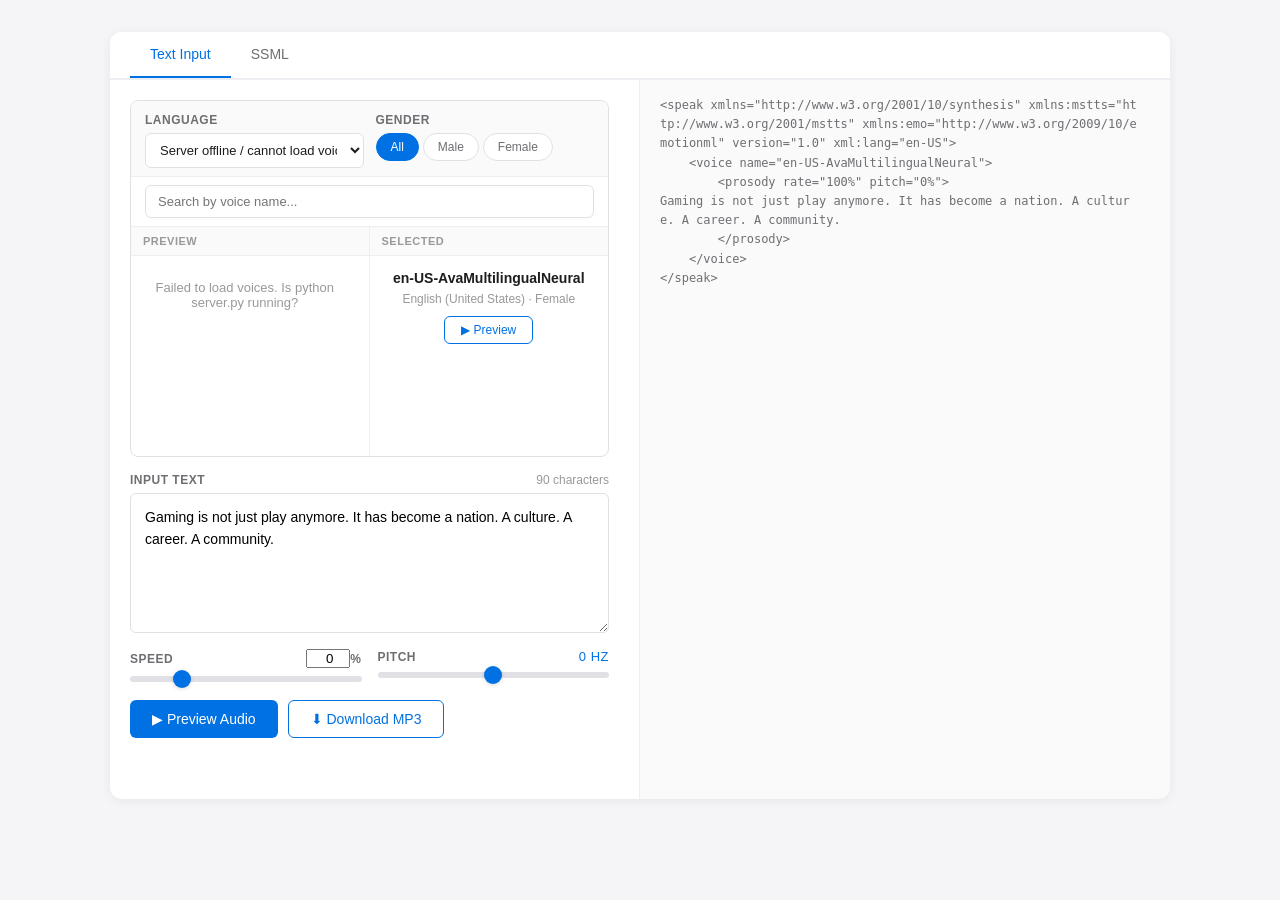
==== index.html @ ba330177 "style: right-align speed input+% as a unit in web frontend" ====
<!DOCTYPE html>
<html lang="en">
<head>
    <meta charset="UTF-8">
    <meta name="viewport" content="width=device-width, initial-scale=1.0">
    <title>SSML TTS Generator</title>
    <link rel="stylesheet" href="style.css">
</head>
<body>
    <div class="container">
        <!-- Header -->
        <div class="header">
            <button class="tab active-tab" data-tab="text" role="tab" aria-selected="true">Text Input</button>
            <button class="tab" data-tab="ssml" role="tab" aria-selected="false">SSML</button>
        </div>

        <!-- Text Input Tab -->
        <div class="tab-content active" id="tab-text">
            <div class="text-input-layout">
                <!-- Left: input controls -->
                <div class="text-controls">
                    <!-- Voice Selection Panel -->
                    <div class="voice-panel">
                        <!-- Language + Gender row -->
                        <div class="voice-panel-header">
                            <div class="field-group" style="flex:1">
                                <label class="field-label">Language</label>
                                <select id="languageSelect" class="lang-select">
                                    <option value="">Loading...</option>
                                </select>
                            </div>
                            <div class="field-group" style="flex:1">
                                <label class="field-label">Gender</label>
                                <div class="gender-chips">
                                    <button class="gender-chip active" data-gender="all">All</button>
                                    <button class="gender-chip" data-gender="Male">Male</button>
                                    <button class="gender-chip" data-gender="Female">Female</button>
                                </div>
                            </div>
                        </div>

                        <!-- Voice Search -->
                        <div class="voice-search-wrapper">
                            <input type="text" id="voiceSearch" class="voice-search-input"
                                   placeholder="Search by voice name..." autocomplete="off">
                        </div>

                        <!-- Voice list: Preview | Selected -->
                        <div class="voice-columns">
                            <div class="voice-column voice-column-preview">
                                <div class="voice-column-header">Preview</div>
                                <div class="voice-list" id="voiceList">
                                    <div class="voice-loading">Loading voices...</div>
                                </div>
                            </div>
                            <div class="voice-column voice-column-selected">
                                <div class="voice-column-header">Selected</div>
                                <div class="voice-selected-card" id="voiceSelectedCard">
                                    <div class="voice-selected-name" id="voiceSelectedName">en-US-AvaMultilingualNeural</div>
                                    <div class="voice-selected-meta" id="voiceSelectedMeta">English (United States) · Female</div>
                                    <button class="voice-preview-btn" id="voicePreviewBtn">▶ Preview</button>
                                </div>
                            </div>
                        </div>
                    </div>

                    <!-- Text Input -->
                    <div class="field-group">
                        <label class="field-label">
                            Input Text
                            <span class="char-count" id="charCount">0 characters</span>
                        </label>
                        <textarea id="textInputArea" class="text-input-area"
                                  placeholder="Enter text to synthesize..."></textarea>
                    </div>

                    <!-- Speed + Pitch row -->
                    <div class="sliders-row">
                        <div class="field-group slider-group">
                            <label class="field-label">
                                Speed
                                <span><input type="number" id="speedInput" class="speed-input" min="-50" max="200" value="0">%</span>
                            </label>
                            <input type="range" id="speedSlider" class="slider" min="-50" max="200" value="0" step="1">
                        </div>
                        <div class="field-group slider-group">
                            <label class="field-label">
                                Pitch
                                <span class="slider-value" id="pitchValue">0 Hz</span>
                            </label>
                            <input type="range" id="pitchSlider" class="slider" min="-50" max="50" value="0" step="1">
                        </div>
                    </div>

                    <!-- Actions -->
                    <div class="text-actions">
                        <button id="previewBtn" class="btn-primary">▶ Preview Audio</button>
                        <button id="stopBtn" class="btn-stop-preview" style="display:none">■ Stop</button>
                        <button id="downloadTextBtn" class="btn-secondary">⬇ Download MP3</button>
                    </div>
                </div>

                <!-- Right: SSML preview -->
                <div class="text-results-panel">
                    <div class="panel-content active" id="ssml-preview">
                        <pre id="ssmlPreview" class="ssml-preview"></pre>
                    </div>
                </div>
            </div>
        </div>

        <!-- SSML Tab -->
        <div class="tab-content" id="tab-ssml">
            <div class="content-area">
                <textarea id="ssmlInput" class="ssml-textarea" spellcheck="false"></textarea>
            </div>
            <div class="bottom-section">
                <button id="downloadSsmlBtn" class="btn-primary">Download MP3</button>
            </div>
        </div>
    </div>

    <!-- Hidden audio element for preview playback -->
    <audio id="audioPlayer" class="hidden-audio"></audio>

    <script src="script.js"></script>
</body>
</html>
---- style.css ----
/* =========================================================================
   SSML TTS Generator — Stylesheet
   ========================================================================= */

:root {
    --bg: #f5f5f7;
    --surface: #ffffff;
    --border: #e0e0e5;
    --border-light: #eeeef2;
    --text: #1d1d1f;
    --text-secondary: #6e6e73;
    --text-muted: #999;
    --accent: #0071e3;
    --accent-hover: #0077ed;
    --accent-light: #e8f2fd;
    --accent-bg: #f0f6ff;
    --radius: 8px;
    --radius-sm: 6px;
    --shadow: 0 2px 12px rgba(0,0,0,0.06);
    --font: -apple-system, BlinkMacSystemFont, "Segoe UI", Roboto, Helvetica, Arial, sans-serif;
    --mono: "SF Mono", "Fira Code", "Cascadia Code", monospace;
}

* {
    margin: 0;
    padding: 0;
    box-sizing: border-box;
}

body {
    font-family: var(--font);
    background: var(--bg);
    color: var(--text);
    min-height: 100vh;
    display: flex;
    justify-content: center;
    align-items: flex-start;
    padding: 32px 16px;
}

/* ---- Container ---- */
.container {
    width: 100%;
    max-width: 1060px;
    background: var(--surface);
    border-radius: 12px;
    box-shadow: var(--shadow);
    overflow: hidden;
}

/* ---- Header / Tabs ---- */
.header {
    display: flex;
    align-items: center;
    background: var(--surface);
    border-bottom: 1px solid var(--border-light);
    padding: 0 20px;
}

.tab {
    padding: 14px 20px;
    cursor: pointer;
    font-size: 14px;
    font-weight: 500;
    font-family: var(--font);
    color: var(--text-secondary);
    background: none;
    border: none;
    border-bottom: 2px solid transparent;
    transition: color 0.15s, border-color 0.15s;
    user-select: none;
}

.tab:hover {
    color: var(--text);
}

.tab.active-tab {
    color: var(--accent);
    border-bottom-color: var(--accent);
}

/* ---- Tab Content ---- */
.tab-content {
    display: none;
}

.tab-content.active {
    display: block;
}

/* ---- SSML Tab ---- */
.content-area {
    padding: 20px;
}

.ssml-textarea {
    width: 100%;
    min-height: 360px;
    border: 1px solid var(--border);
    border-radius: var(--radius);
    padding: 16px;
    font-family: var(--mono);
    font-size: 13px;
    line-height: 1.6;
    resize: vertical;
    outline: none;
    background: #fafafa;
    color: var(--text);
    transition: border-color 0.15s, box-shadow 0.15s;
}

.ssml-textarea:focus {
    border-color: var(--accent);
    box-shadow: 0 0 0 3px rgba(0,113,227,0.12);
    background: var(--surface);
}

.bottom-section {
    padding: 16px 20px 20px;
    display: flex;
    justify-content: flex-end;
    align-items: center;
    border-top: 1px solid var(--border-light);
}

/* ---- Buttons ---- */
.btn-primary,
.btn-secondary {
    display: inline-flex;
    align-items: center;
    gap: 6px;
    padding: 10px 22px;
    border: none;
    border-radius: var(--radius-sm);
    font-size: 14px;
    font-weight: 500;
    cursor: pointer;
    transition: background 0.15s, transform 0.1s;
    user-select: none;
}

.btn-primary {
    background: var(--accent);
    color: #fff;
}

.btn-primary:hover {
    background: var(--accent-hover);
}

.btn-primary:active {
    transform: scale(0.98);
}

.btn-primary:disabled {
    background: #ccc;
    cursor: not-allowed;
    transform: none;
}

.btn-secondary {
    background: var(--surface);
    color: var(--accent);
    border: 1px solid var(--accent);
}

.btn-secondary:hover {
    background: var(--accent-light);
}

.btn-secondary:disabled {
    color: #ccc;
    border-color: #ddd;
    cursor: not-allowed;
}

.btn-stop-preview {
    background: #ff3b30;
    color: #fff;
    border: none;
    border-radius: var(--radius-sm);
    padding: 10px 22px;
    font-size: 14px;
    font-weight: 500;
    cursor: pointer;
    font-family: var(--font);
    transition: background 0.15s;
    display: inline-flex;
    align-items: center;
    gap: 6px;
}

.btn-stop-preview:hover {
    background: #d63029;
}

.btn-stop-preview:active {
    transform: scale(0.98);
}

/* =========================================================================
   Text Input Tab
   ========================================================================= */

.text-input-layout {
    display: grid;
    grid-template-columns: 1fr 1fr;
    gap: 0;
    height: min(720px, calc(100vh - 120px));
    min-height: 640px;
    border-top: 1px solid var(--border-light);
    overflow: hidden;
}

/* Left: controls */
.text-controls {
    padding: 20px;
    display: flex;
    flex-direction: column;
    gap: 16px;
    border-right: 1px solid var(--border-light);
    min-height: 0;
    overflow-y: auto;
    scrollbar-gutter: stable;
}

/* ---- Voice Panel ---- */
.voice-panel {
    border: 1px solid var(--border);
    border-radius: var(--radius);
    overflow: hidden;
}

.voice-panel-header {
    display: flex;
    gap: 12px;
    padding: 12px 14px 8px;
    background: #fafafa;
    border-bottom: 1px solid var(--border-light);
}

/* Language select */
.lang-select {
    width: 100%;
    padding: 8px 10px;
    border: 1px solid var(--border);
    border-radius: var(--radius-sm);
    font-size: 13px;
    font-family: var(--font);
    color: var(--text);
    background: var(--surface);
    outline: none;
    cursor: pointer;
    transition: border-color 0.15s;
}

.lang-select:focus {
    border-color: var(--accent);
}

/* Gender chips */
.gender-chips {
    display: flex;
    gap: 4px;
}

.gender-chip {
    padding: 6px 14px;
    border: 1px solid var(--border);
    border-radius: 16px;
    background: var(--surface);
    color: var(--text-secondary);
    font-size: 12px;
    font-weight: 500;
    cursor: pointer;
    transition: all 0.15s;
    font-family: var(--font);
}

.gender-chip:hover {
    border-color: var(--accent);
    color: var(--accent);
}

.gender-chip.active {
    background: var(--accent);
    color: #fff;
    border-color: var(--accent);
}

/* Voice search */
.voice-search-wrapper {
    padding: 8px 14px;
}

.voice-search-input {
    width: 100%;
    padding: 8px 12px;
    border: 1px solid var(--border);
    border-radius: var(--radius-sm);
    font-size: 13px;
    font-family: var(--font);
    outline: none;
    transition: border-color 0.15s, box-shadow 0.15s;
}

.voice-search-input:focus {
    border-color: var(--accent);
    box-shadow: 0 0 0 3px rgba(0,113,227,0.10);
}

/* Voice columns: Preview | Selected */
.voice-columns {
    display: grid;
    grid-template-columns: 1fr 1fr;
    border-top: 1px solid var(--border-light);
    height: 230px;
    min-height: 230px;
    max-height: 230px;
}

.voice-column {
    display: flex;
    flex-direction: column;
    overflow: hidden;
}

.voice-column-preview {
    border-right: 1px solid var(--border-light);
}

.voice-column-header {
    font-size: 11px;
    font-weight: 600;
    color: var(--text-muted);
    text-transform: uppercase;
    letter-spacing: 0.5px;
    padding: 8px 12px;
    border-bottom: 1px solid var(--border-light);
    background: #fafafa;
}

.voice-list {
    flex: 1;
    min-height: 0;
    overflow-y: scroll;
    scrollbar-gutter: stable;
    padding: 4px 0;
}

.voice-list::-webkit-scrollbar {
    width: 10px;
}

.voice-list::-webkit-scrollbar-track {
    background: #f1f1f4;
    border-left: 1px solid var(--border-light);
}

.voice-list::-webkit-scrollbar-thumb {
    background: #b8b8c0;
    border-radius: 8px;
    border: 2px solid #f1f1f4;
}

.voice-list::-webkit-scrollbar-thumb:hover {
    background: #8f8f99;
}

.voice-loading {
    padding: 20px;
    text-align: center;
    color: var(--text-muted);
    font-size: 13px;
}

.voice-item {
    display: flex;
    align-items: center;
    justify-content: space-between;
    padding: 6px 12px;
    cursor: pointer;
    transition: background 0.1s;
    font-size: 13px;
    border-left: 3px solid transparent;
}

.voice-item:hover {
    background: var(--accent-bg);
}

.voice-item.selected {
    background: var(--accent-light);
    border-left-color: var(--accent);
    color: var(--accent);
    font-weight: 500;
}

.voice-item-name {
    flex: 1;
    overflow: hidden;
    text-overflow: ellipsis;
    white-space: nowrap;
}

.voice-item-locale {
    font-size: 10px;
    color: var(--text-muted);
    margin-left: 6px;
    flex-shrink: 0;
}

.voice-item-preview {
    color: var(--accent);
    cursor: pointer;
    font-size: 14px;
    padding: 2px 6px;
    border-radius: 4px;
    flex-shrink: 0;
    margin-left: 4px;
}

.voice-item-preview:hover {
    background: var(--accent-light);
}

/* Selected voice card */
.voice-selected-card {
    padding: 14px 12px;
    display: flex;
    flex-direction: column;
    align-items: center;
    text-align: center;
    gap: 6px;
}

.voice-selected-name {
    font-size: 14px;
    font-weight: 600;
    color: var(--text);
    word-break: break-all;
}

.voice-selected-meta {
    font-size: 12px;
    color: var(--text-muted);
}

.voice-preview-btn {
    margin-top: 4px;
    padding: 6px 16px;
    border: 1px solid var(--accent);
    border-radius: var(--radius-sm);
    background: var(--surface);
    color: var(--accent);
    font-size: 12px;
    font-weight: 500;
    cursor: pointer;
    transition: all 0.15s;
    font-family: var(--font);
}

.voice-preview-btn:hover {
    background: var(--accent-light);
}

/* ---- Field group ---- */
.field-group {
    display: flex;
    flex-direction: column;
    gap: 6px;
}

.field-label {
    font-size: 12px;
    font-weight: 600;
    color: var(--text-secondary);
    text-transform: uppercase;
    letter-spacing: 0.5px;
    display: flex;
    justify-content: space-between;
    align-items: baseline;
}

.char-count {
    font-weight: 400;
    color: var(--text-muted);
    text-transform: none;
    letter-spacing: 0;
}

/* ---- Text input area ---- */
.text-input-area {
    width: 100%;
    min-height: 140px;
    border: 1px solid var(--border);
    border-radius: var(--radius-sm);
    padding: 12px 14px;
    font-family: var(--font);
    font-size: 14px;
    line-height: 1.6;
    resize: vertical;
    outline: none;
    transition: border-color 0.15s, box-shadow 0.15s;
}

.text-input-area:focus {
    border-color: var(--accent);
    box-shadow: 0 0 0 3px rgba(0,113,227,0.10);
}

/* ---- Speed + Pitch sliders ---- */
.sliders-row {
    display: grid;
    grid-template-columns: 1fr 1fr;
    gap: 16px;
}

.slider-group {
    gap: 8px;
}

.slider {
    -webkit-appearance: none;
    appearance: none;
    width: 100%;
    height: 6px;
    border-radius: 3px;
    background: var(--border);
    outline: none;
    cursor: pointer;
}

.slider::-webkit-slider-thumb {
    -webkit-appearance: none;
    appearance: none;
    width: 18px;
    height: 18px;
    border-radius: 50%;
    background: var(--accent);
    cursor: pointer;
    box-shadow: 0 1px 4px rgba(0,0,0,0.15);
    transition: transform 0.1s;
}

.slider::-webkit-slider-thumb:hover {
    transform: scale(1.15);
}

.slider-value {
    font-size: 13px;
    font-weight: 500;
    color: var(--accent);
}

.speed-input {
    width: 6ch;
    text-align: right;
}

/* ---- Text actions ---- */
.text-actions {
    display: flex;
    gap: 10px;
    margin-top: 2px;
}

/* ---- Right: SSML preview + results ---- */
.text-results-panel {
    padding: 0;
    display: flex;
    flex-direction: column;
    background: #fafafa;
    min-height: 0;
    overflow: hidden;
}

.panel-content {
    display: none;
    flex: 1;
    min-height: 0;
    padding: 16px 20px;
    overflow-y: scroll;
    overflow-x: hidden;
    scrollbar-gutter: stable;
}

.panel-content.active {
    display: block;
}

.panel-content::-webkit-scrollbar,
.text-controls::-webkit-scrollbar {
    width: 10px;
}

.panel-content::-webkit-scrollbar-track,
.text-controls::-webkit-scrollbar-track {
    background: #f1f1f4;
    border-left: 1px solid var(--border-light);
}

.panel-content::-webkit-scrollbar-thumb,
.text-controls::-webkit-scrollbar-thumb {
    background: #b8b8c0;
    border-radius: 8px;
    border: 2px solid #f1f1f4;
}

.panel-content::-webkit-scrollbar-thumb:hover,
.text-controls::-webkit-scrollbar-thumb:hover {
    background: #8f8f99;
}

.ssml-preview {
    font-family: var(--mono);
    font-size: 12px;
    line-height: 1.6;
    white-space: pre-wrap;
    word-break: break-all;
    color: var(--text-secondary);
    margin: 0;
}

.hidden-audio {
    display: none;
}

/* ---- Responsive ---- */
@media (max-width: 800px) {
    .text-input-layout {
        grid-template-columns: 1fr;
    }
    .text-controls {
        border-right: none;
        border-bottom: 1px solid var(--border-light);
    }
    .voice-columns {
        max-height: none;
    }
}
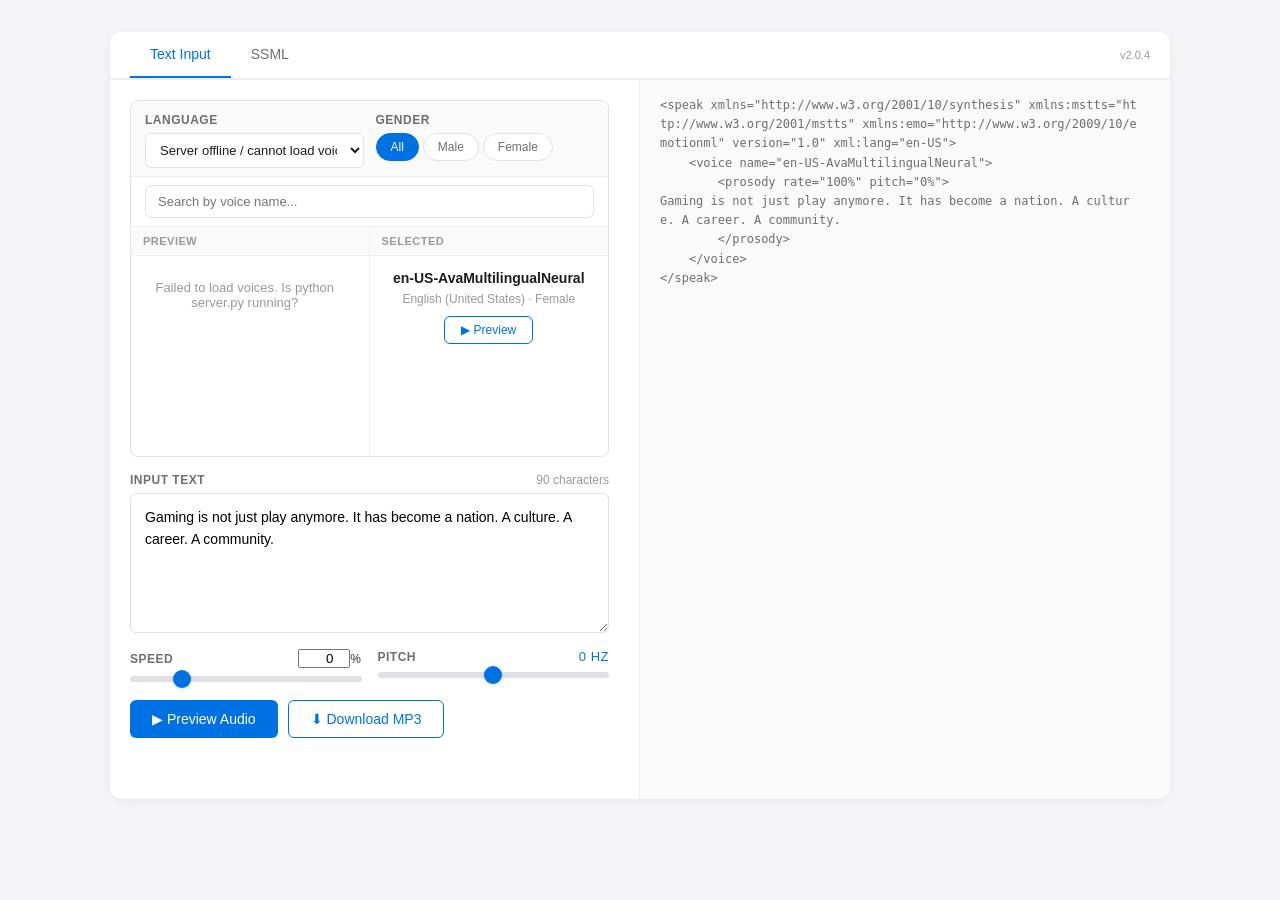
==== commit 05ae0fab: "feat: display version in web frontend header" ====
--- a/index.html
+++ b/index.html
@@ -12,6 +12,7 @@
         <div class="header">
             <button class="tab active-tab" data-tab="text" role="tab" aria-selected="true">Text Input</button>
             <button class="tab" data-tab="ssml" role="tab" aria-selected="false">SSML</button>
+            <span class="version">v2.0.4</span>
         </div>
 
         <!-- Text Input Tab -->
--- a/style.css
+++ b/style.css
@@ -80,6 +80,12 @@
     border-bottom-color: var(--accent);
 }
 
+.version {
+    margin-left: auto;
+    font-size: 11px;
+    color: var(--text-muted);
+}
+
 /* ---- Tab Content ---- */
 .tab-content {
     display: none;
@@ -555,7 +561,7 @@
 }
 
 .speed-input {
-    width: 6ch;
+    width: 7ch;
     text-align: right;
 }
 
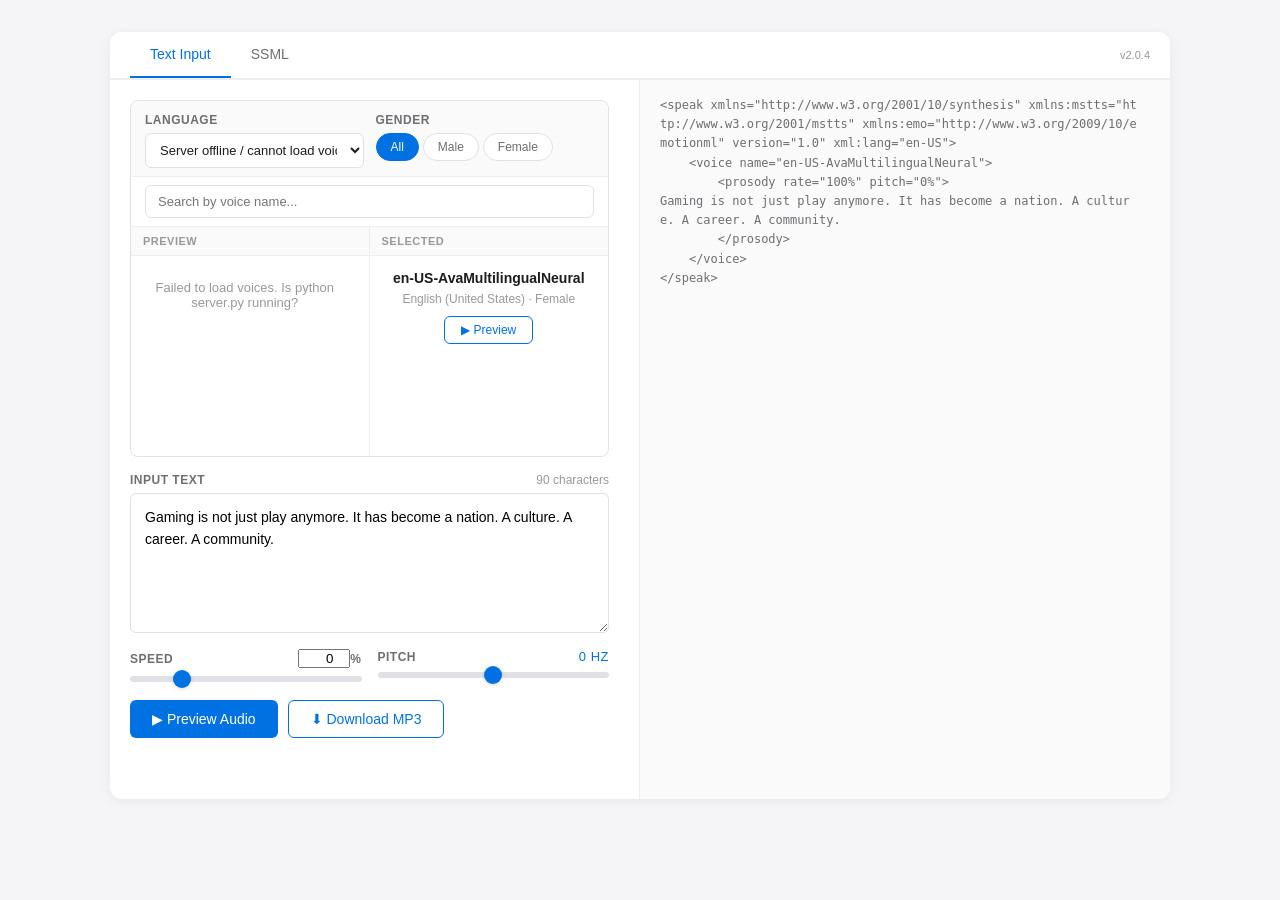
==== commit 4f2c05b7: "fix: align speed input baseline with % sign" ====
--- a/index.html
+++ b/index.html
@@ -80,7 +80,7 @@
                         <div class="field-group slider-group">
                             <label class="field-label">
                                 Speed
-                                <span><input type="number" id="speedInput" class="speed-input" min="-50" max="200" value="0">%</span>
+                                <span style="display:inline-flex;align-items:baseline"><input type="number" id="speedInput" class="speed-input" min="-50" max="200" value="0">%</span>
                             </label>
                             <input type="range" id="speedSlider" class="slider" min="-50" max="200" value="0" step="1">
                         </div>
--- a/style.css
+++ b/style.css
@@ -563,6 +563,7 @@
 .speed-input {
     width: 7ch;
     text-align: right;
+    vertical-align: baseline;
 }
 
 /* ---- Text actions ---- */
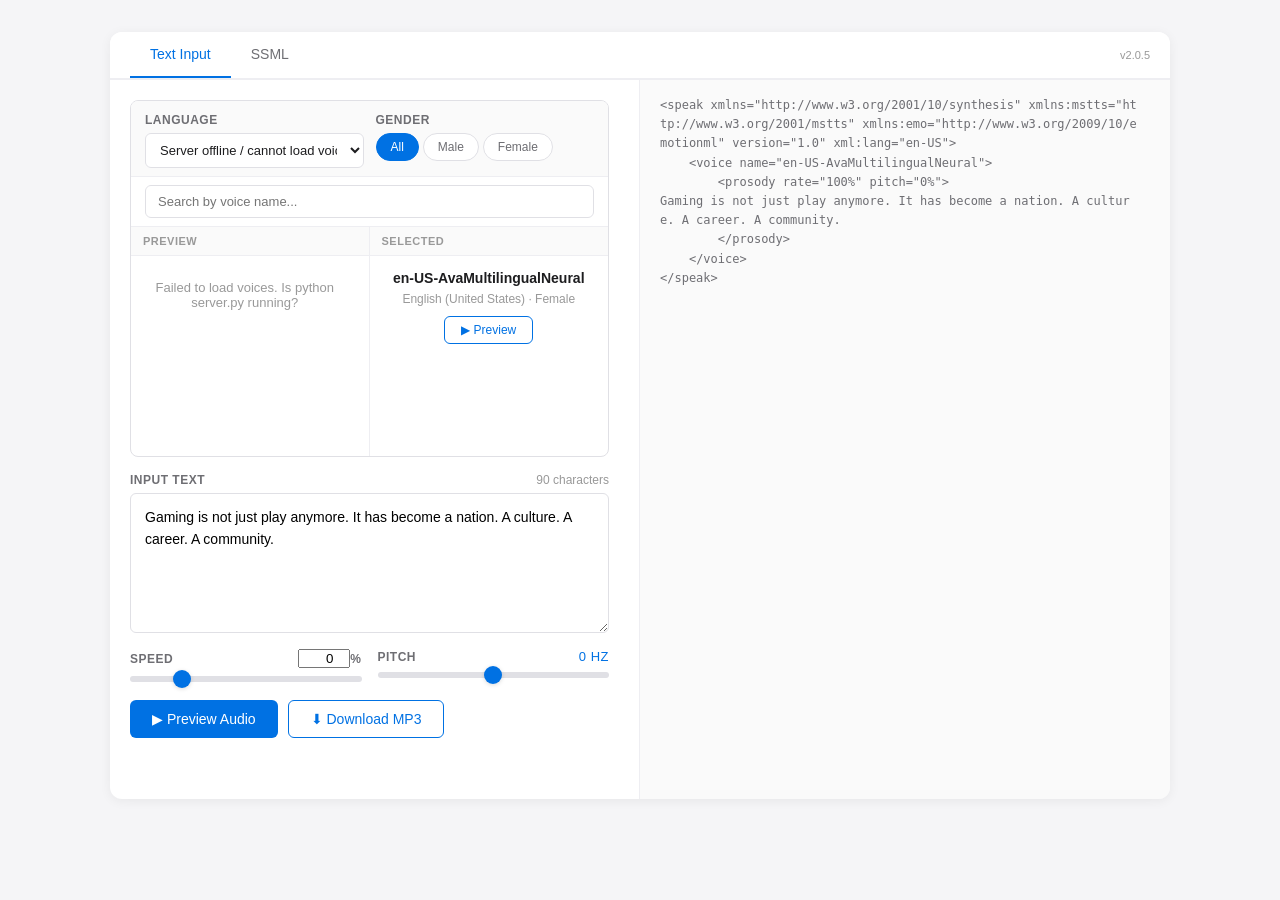
==== commit a680bb21: "feat: bump_version.py also updates index.html version span Also bump: 2.0.5" ====
--- a/index.html
+++ b/index.html
@@ -12,7 +12,7 @@
         <div class="header">
             <button class="tab active-tab" data-tab="text" role="tab" aria-selected="true">Text Input</button>
             <button class="tab" data-tab="ssml" role="tab" aria-selected="false">SSML</button>
-            <span class="version">v2.0.4</span>
+            <span class="version">v2.0.5</span>
         </div>
 
         <!-- Text Input Tab -->
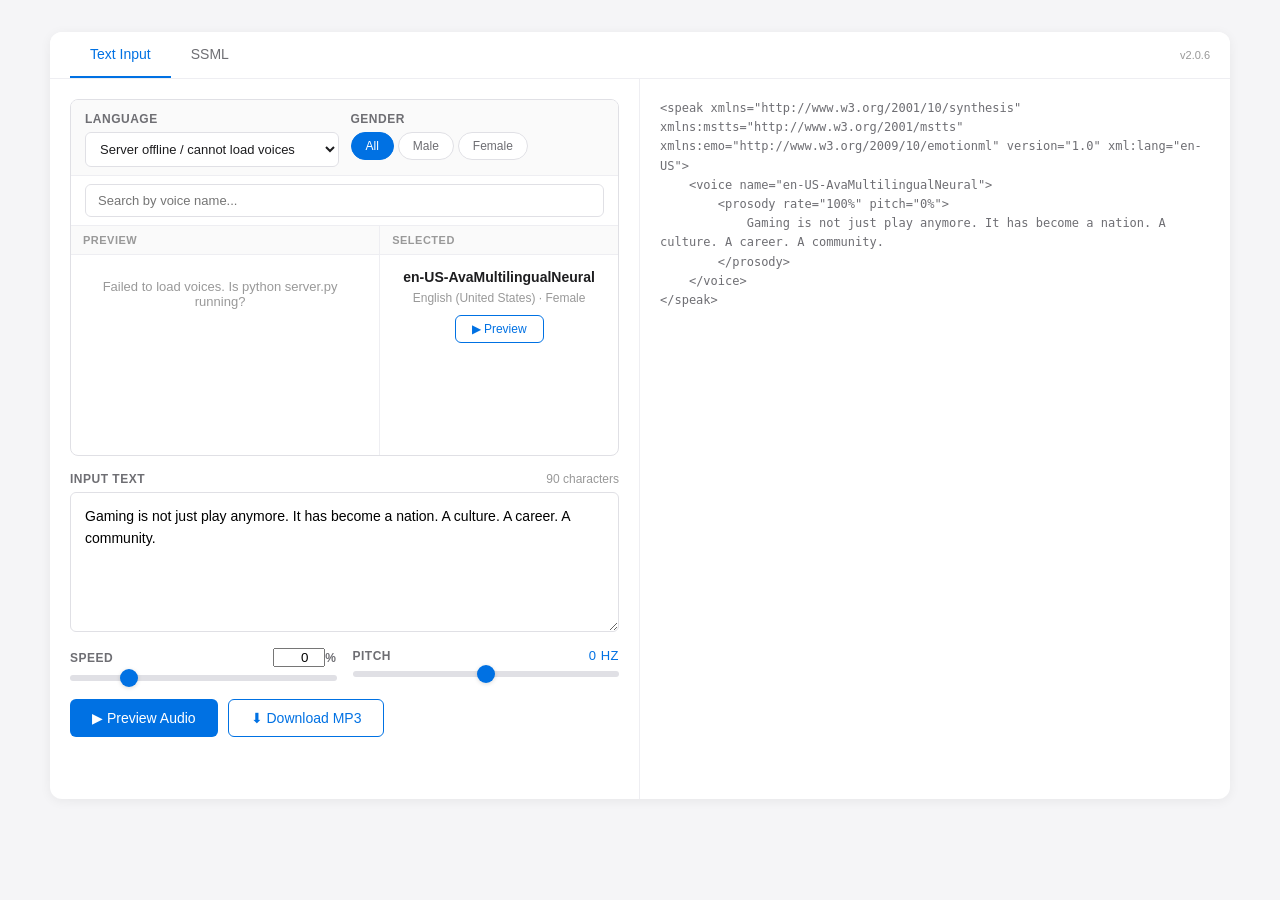
==== commit 2d0c39a9: "2.0.6: equal-width text-input columns, auto-hide scrollbar, SSML indent fix" ====
--- a/index.html
+++ b/index.html
@@ -12,7 +12,7 @@
         <div class="header">
             <button class="tab active-tab" data-tab="text" role="tab" aria-selected="true">Text Input</button>
             <button class="tab" data-tab="ssml" role="tab" aria-selected="false">SSML</button>
-            <span class="version">v2.0.5</span>
+            <span class="version">v2.0.6</span>
         </div>
 
         <!-- Text Input Tab -->
--- a/style.css
+++ b/style.css
@@ -41,7 +41,7 @@
 /* ---- Container ---- */
 .container {
     width: 100%;
-    max-width: 1060px;
+    max-width: 1180px;
     background: var(--surface);
     border-radius: 12px;
     box-shadow: var(--shadow);
@@ -213,10 +213,9 @@
     display: grid;
     grid-template-columns: 1fr 1fr;
     gap: 0;
+    width: 100%;
     height: min(720px, calc(100vh - 120px));
     min-height: 640px;
-    border-top: 1px solid var(--border-light);
-    overflow: hidden;
 }
 
 /* Left: controls */
@@ -228,7 +227,6 @@
     border-right: 1px solid var(--border-light);
     min-height: 0;
     overflow-y: auto;
-    scrollbar-gutter: stable;
 }
 
 /* ---- Voice Panel ---- */
@@ -319,7 +317,7 @@
 /* Voice columns: Preview | Selected */
 .voice-columns {
     display: grid;
-    grid-template-columns: 1fr 1fr;
+    grid-template-columns: 1.3fr 1fr;
     border-top: 1px solid var(--border-light);
     height: 230px;
     min-height: 230px;
@@ -575,22 +573,18 @@
 
 /* ---- Right: SSML preview + results ---- */
 .text-results-panel {
-    padding: 0;
+    padding: 20px;
     display: flex;
     flex-direction: column;
-    background: #fafafa;
     min-height: 0;
-    overflow: hidden;
 }
 
 .panel-content {
     display: none;
     flex: 1;
     min-height: 0;
-    padding: 16px 20px;
-    overflow-y: scroll;
+    overflow-y: auto;
     overflow-x: hidden;
-    scrollbar-gutter: stable;
 }
 
 .panel-content.active {
@@ -625,7 +619,7 @@
     font-size: 12px;
     line-height: 1.6;
     white-space: pre-wrap;
-    word-break: break-all;
+    overflow-wrap: break-word;
     color: var(--text-secondary);
     margin: 0;
 }
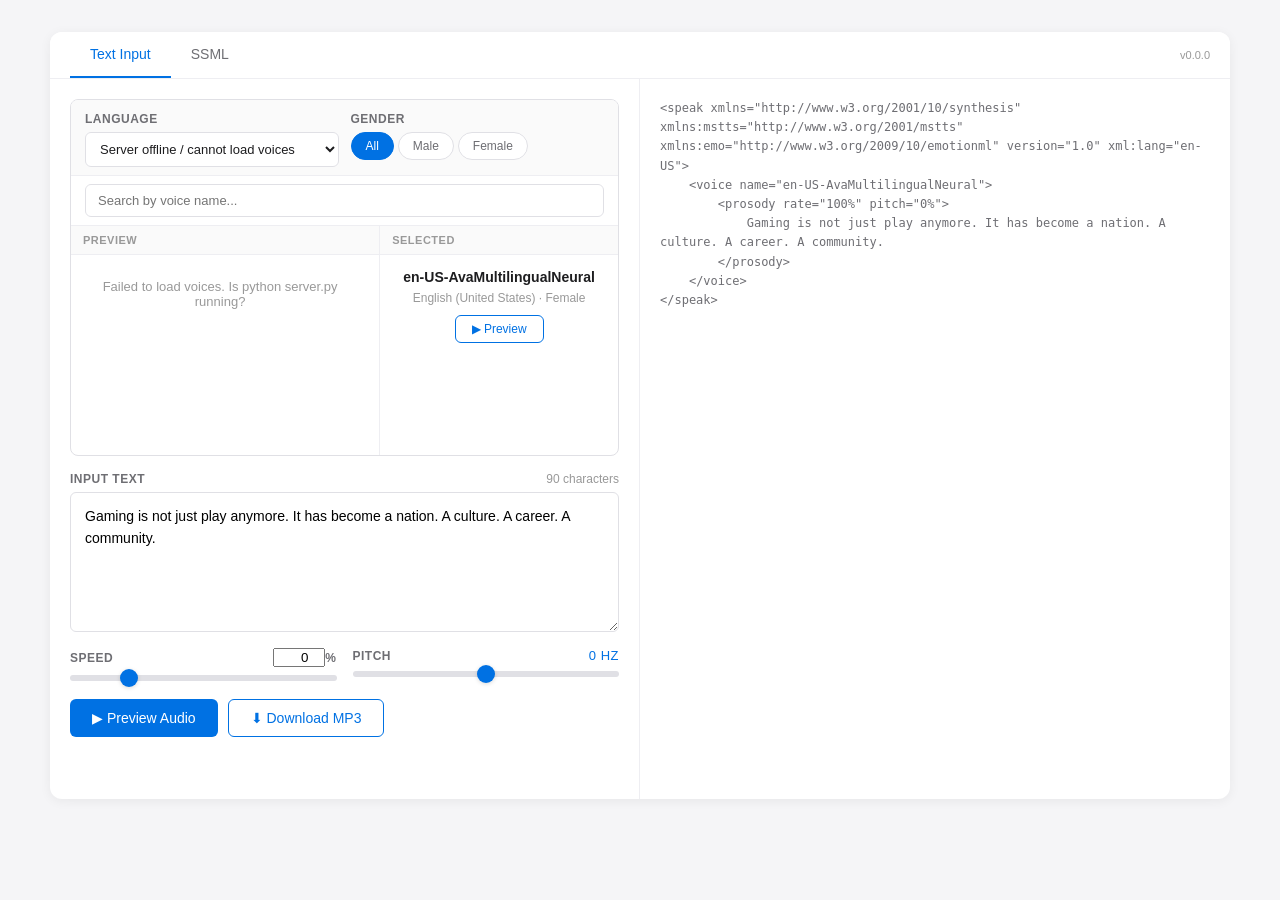
==== commit b21f48ce: "audit: harden server and extension cleanup" ====
--- a/index.html
+++ b/index.html
@@ -12,7 +12,7 @@
         <div class="header">
             <button class="tab active-tab" data-tab="text" role="tab" aria-selected="true">Text Input</button>
             <button class="tab" data-tab="ssml" role="tab" aria-selected="false">SSML</button>
-            <span class="version">v2.0.6</span>
+            <span class="version">v0.0.0</span>
         </div>
 
         <!-- Text Input Tab -->
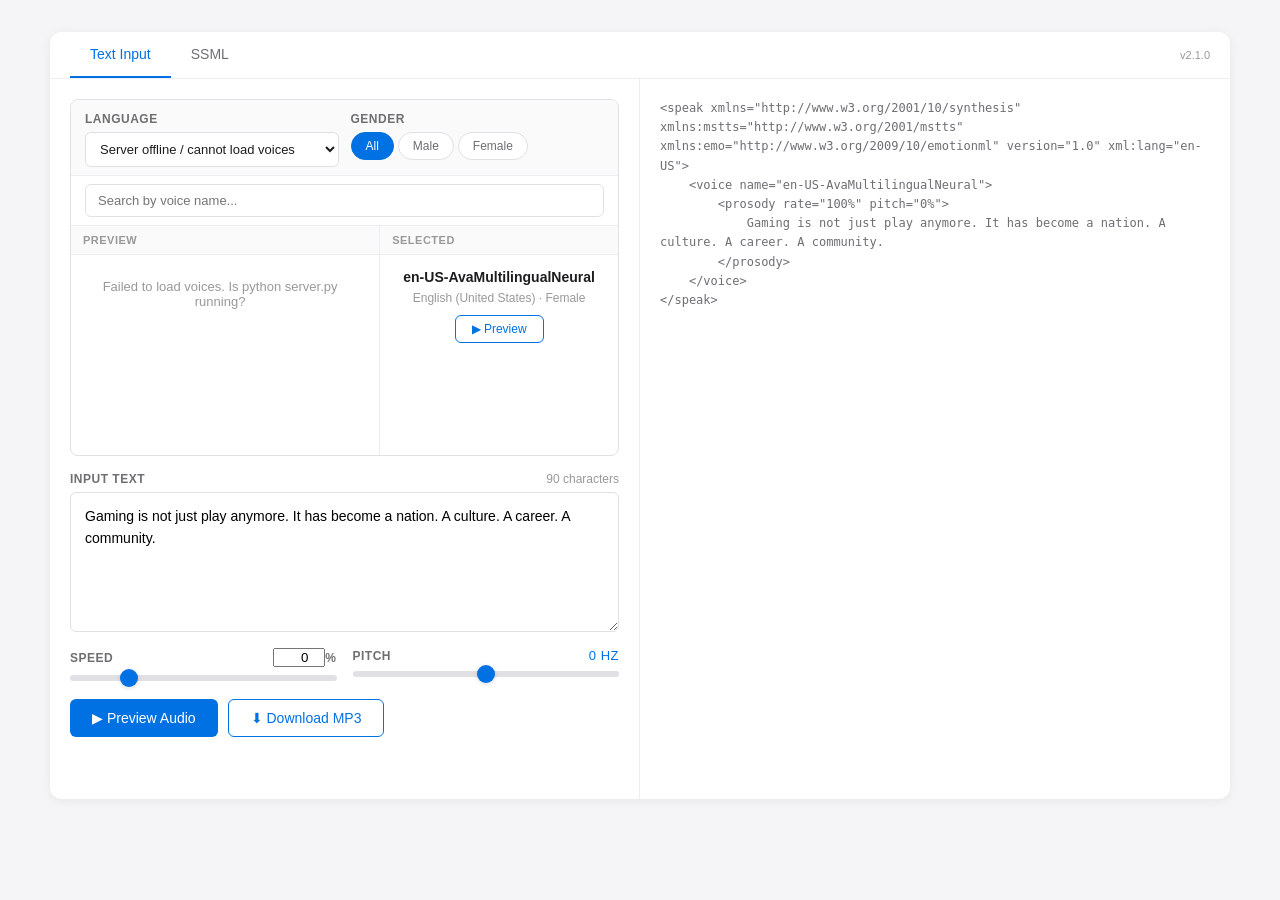
==== commit 596ce56b: "bump: 2.1.0" ====
--- a/index.html
+++ b/index.html
@@ -12,7 +12,7 @@
         <div class="header">
             <button class="tab active-tab" data-tab="text" role="tab" aria-selected="true">Text Input</button>
             <button class="tab" data-tab="ssml" role="tab" aria-selected="false">SSML</button>
-            <span class="version">v0.0.0</span>
+            <span class="version">v2.1.0</span>
         </div>
 
         <!-- Text Input Tab -->
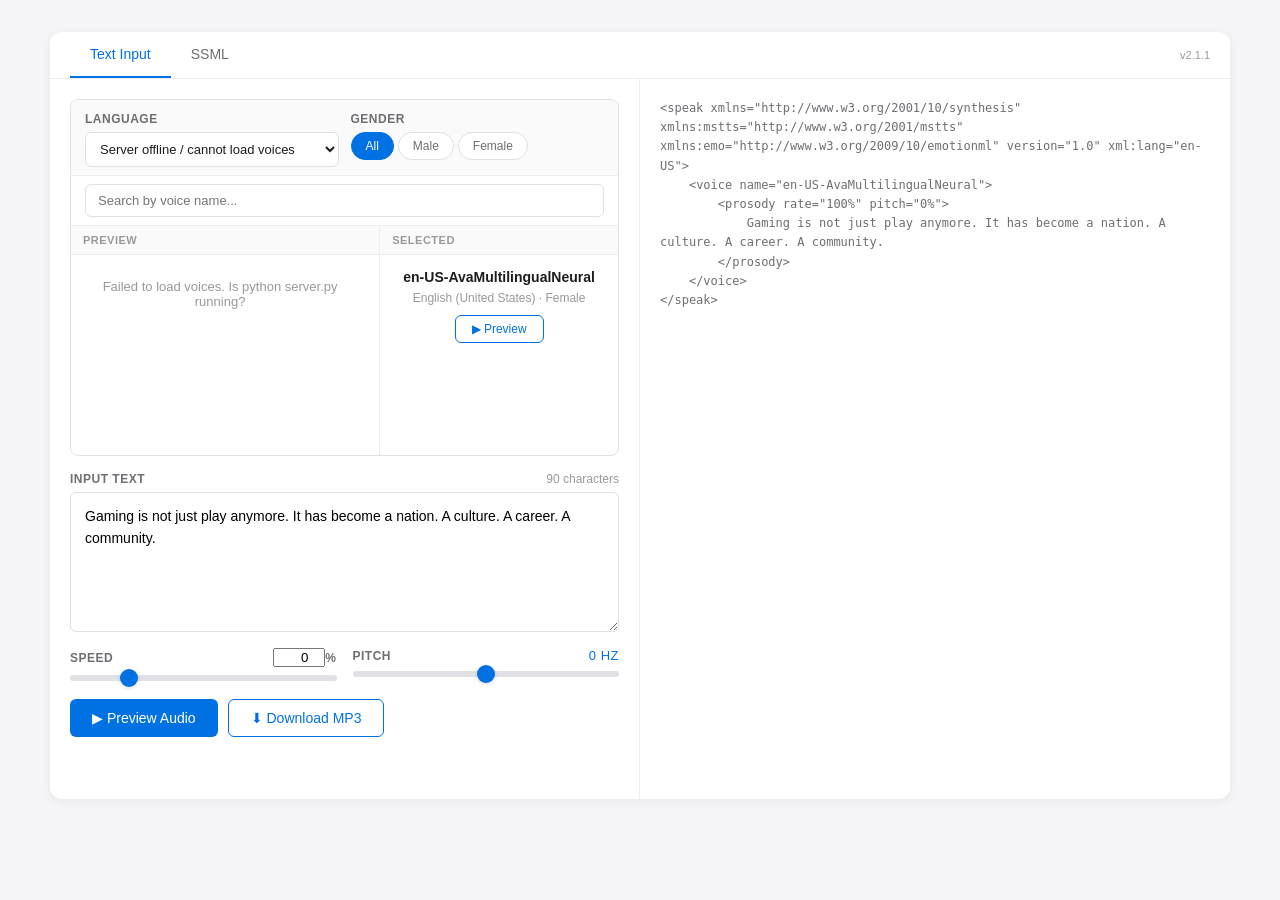
==== commit 30c02513: "bump: 2.1.1" ====
--- a/index.html
+++ b/index.html
@@ -12,7 +12,7 @@
         <div class="header">
             <button class="tab active-tab" data-tab="text" role="tab" aria-selected="true">Text Input</button>
             <button class="tab" data-tab="ssml" role="tab" aria-selected="false">SSML</button>
-            <span class="version">v2.1.0</span>
+            <span class="version">v2.1.1</span>
         </div>
 
         <!-- Text Input Tab -->
